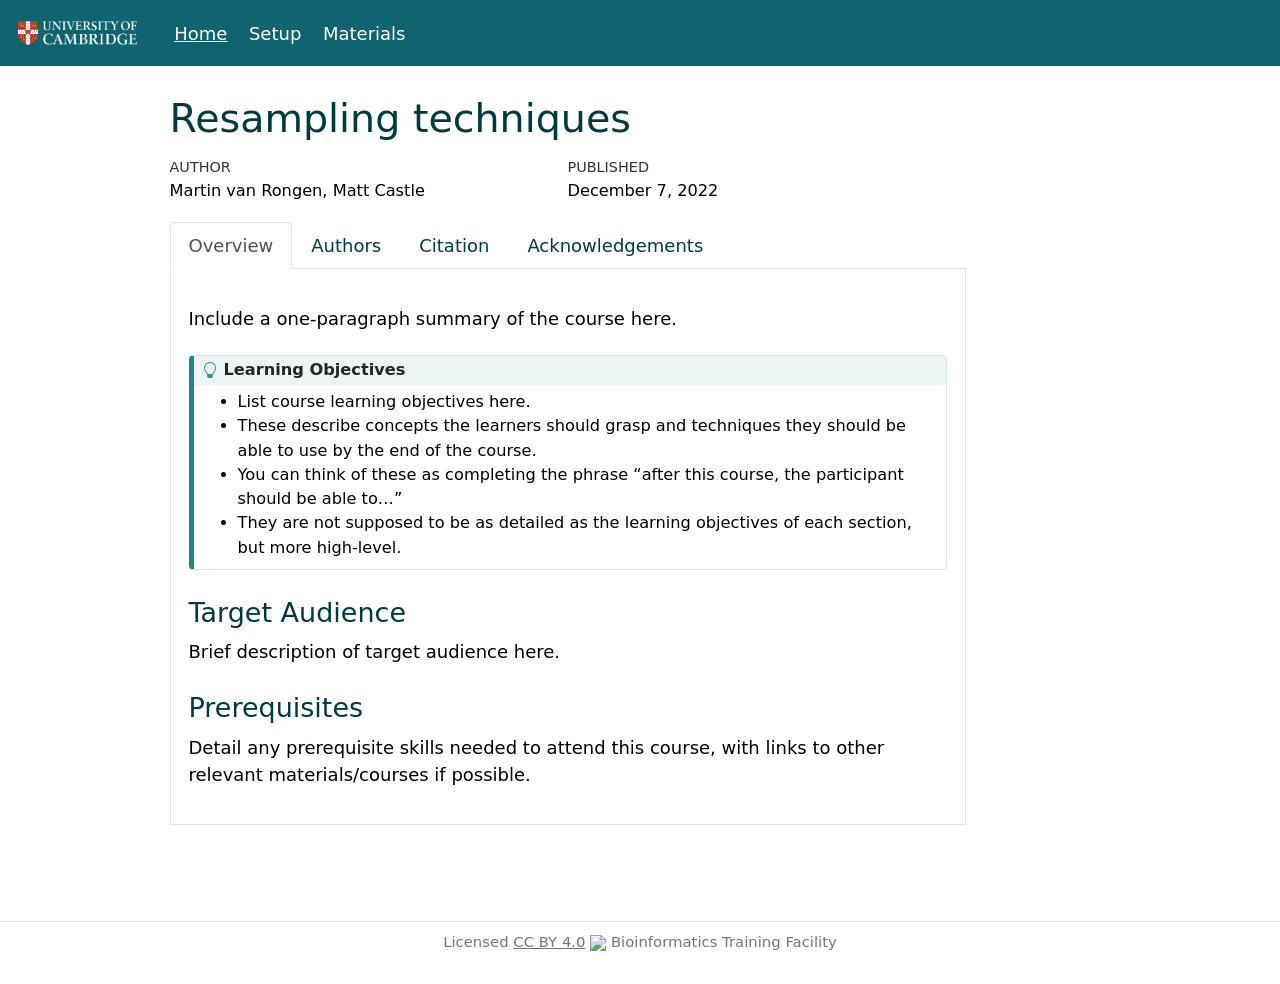
==== index.html @ 7496a8bd "Deploying to gh-pages from @ cambiotraining/stats-resampling@869eb93c55ae7dbb5343ac3047adf655fbd91ac" ====
<!DOCTYPE html>
<html xmlns="http://www.w3.org/1999/xhtml" lang="en" xml:lang="en"><head>

<meta charset="utf-8">
<meta name="generator" content="quarto-1.2.112">

<meta name="viewport" content="width=device-width, initial-scale=1.0, user-scalable=yes">

<meta name="author" content="Martin van Rongen, Matt Castle">
<meta name="dcterms.date" content="2022-12-07">

<title>Resampling techniques</title>
<style>
code{white-space: pre-wrap;}
span.smallcaps{font-variant: small-caps;}
div.columns{display: flex; gap: min(4vw, 1.5em);}
div.column{flex: auto; overflow-x: auto;}
div.hanging-indent{margin-left: 1.5em; text-indent: -1.5em;}
ul.task-list{list-style: none;}
ul.task-list li input[type="checkbox"] {
  width: 0.8em;
  margin: 0 0.8em 0.2em -1.6em;
  vertical-align: middle;
}
</style>


<script src="site_libs/quarto-nav/quarto-nav.js"></script>
<script src="site_libs/clipboard/clipboard.min.js"></script>
<script src="site_libs/quarto-search/autocomplete.umd.js"></script>
<script src="site_libs/quarto-search/fuse.min.js"></script>
<script src="site_libs/quarto-search/quarto-search.js"></script>
<meta name="quarto:offset" content="./">
<link href="site_libs/quarto-contrib/quarto-project/cambiotraining/courseformat/img/university-of-cambridge-favicon.ico" rel="icon">
<script src="site_libs/quarto-html/quarto.js"></script>
<script src="site_libs/quarto-html/popper.min.js"></script>
<script src="site_libs/quarto-html/tippy.umd.min.js"></script>
<script src="site_libs/quarto-html/anchor.min.js"></script>
<link href="site_libs/quarto-html/tippy.css" rel="stylesheet">
<link href="site_libs/quarto-html/quarto-syntax-highlighting.css" rel="stylesheet" id="quarto-text-highlighting-styles">
<script src="site_libs/bootstrap/bootstrap.min.js"></script>
<link href="site_libs/bootstrap/bootstrap-icons.css" rel="stylesheet">
<link href="site_libs/bootstrap/bootstrap.min.css" rel="stylesheet" id="quarto-bootstrap" data-mode="light">
<script id="quarto-search-options" type="application/json">{
  "location": "sidebar",
  "copy-button": false,
  "collapse-after": 3,
  "panel-placement": "start",
  "type": "textbox",
  "limit": 20,
  "language": {
    "search-no-results-text": "No results",
    "search-matching-documents-text": "matching documents",
    "search-copy-link-title": "Copy link to search",
    "search-hide-matches-text": "Hide additional matches",
    "search-more-match-text": "more match in this document",
    "search-more-matches-text": "more matches in this document",
    "search-clear-button-title": "Clear",
    "search-detached-cancel-button-title": "Cancel",
    "search-submit-button-title": "Submit"
  }
}</script>


</head>

<body class="nav-fixed">

<div id="quarto-search-results"></div>
  <header id="quarto-header" class="headroom fixed-top">
    <nav class="navbar navbar-expand-lg navbar-dark ">
      <div class="navbar-container container-fluid">
      <div class="navbar-brand-container">
    <a href="./index.html" class="navbar-brand navbar-brand-logo">
    <img src="site_libs/quarto-contrib/quarto-project/cambiotraining/courseformat/img/university_crest_reversed.png" alt="" class="navbar-logo">
    </a>
  </div>
          <button class="navbar-toggler" type="button" data-bs-toggle="collapse" data-bs-target="#navbarCollapse" aria-controls="navbarCollapse" aria-expanded="false" aria-label="Toggle navigation" onclick="if (window.quartoToggleHeadroom) { window.quartoToggleHeadroom(); }">
  <span class="navbar-toggler-icon"></span>
</button>
          <div class="collapse navbar-collapse" id="navbarCollapse">
            <ul class="navbar-nav navbar-nav-scroll me-auto">
  <li class="nav-item">
    <a class="nav-link active" href="./index.html" aria-current="page">Home</a>
  </li>  
  <li class="nav-item">
    <a class="nav-link" href="./setup.html">Setup</a>
  </li>  
  <li class="nav-item">
    <a class="nav-link" href="./materials.html">Materials</a>
  </li>  
</ul>
            <ul class="navbar-nav navbar-nav-scroll ms-auto">
  <li class="nav-item compact">
    <a class="nav-link" href="https://github.com/cambiotraining/"><i class="bi bi-github" role="img" aria-label="Bioinformatics Training Facility GitHub">
</i> 
 </a>
  </li>  
  <li class="nav-item compact">
    <a class="nav-link" href="https://twitter.com/bioinfocambs"><i class="bi bi-twitter" role="img" aria-label="Bioinformatics Training Facility Twitter">
</i> 
 </a>
  </li>  
</ul>
          </div> <!-- /navcollapse -->
      </div> <!-- /container-fluid -->
    </nav>
</header>
<!-- content -->
<div id="quarto-content" class="quarto-container page-columns page-rows-contents page-layout-article page-navbar">
<!-- sidebar -->
<!-- margin-sidebar -->
    <div id="quarto-margin-sidebar" class="sidebar margin-sidebar">
        
    </div>
<!-- main -->
<main class="content" id="quarto-document-content">

<header id="title-block-header" class="quarto-title-block default">
<div class="quarto-title">
<h1 class="title">Resampling techniques</h1>
</div>



<div class="quarto-title-meta">

    <div>
    <div class="quarto-title-meta-heading">Author</div>
    <div class="quarto-title-meta-contents">
             <p>Martin van Rongen, Matt Castle </p>
          </div>
  </div>
    
    <div>
    <div class="quarto-title-meta-heading">Published</div>
    <div class="quarto-title-meta-contents">
      <p class="date">December 7, 2022</p>
    </div>
  </div>
    
  </div>
  

</header>

<div class="panel-tabset">
<ul class="nav nav-tabs" role="tablist"><li class="nav-item" role="presentation"><a class="nav-link active" id="tabset-1-1-tab" data-bs-toggle="tab" data-bs-target="#tabset-1-1" role="tab" aria-controls="tabset-1-1" aria-selected="true">Overview</a></li><li class="nav-item" role="presentation"><a class="nav-link" id="tabset-1-2-tab" data-bs-toggle="tab" data-bs-target="#tabset-1-2" role="tab" aria-controls="tabset-1-2" aria-selected="false">Authors</a></li><li class="nav-item" role="presentation"><a class="nav-link" id="tabset-1-3-tab" data-bs-toggle="tab" data-bs-target="#tabset-1-3" role="tab" aria-controls="tabset-1-3" aria-selected="false">Citation</a></li><li class="nav-item" role="presentation"><a class="nav-link" id="tabset-1-4-tab" data-bs-toggle="tab" data-bs-target="#tabset-1-4" role="tab" aria-controls="tabset-1-4" aria-selected="false">Acknowledgements</a></li></ul>
<div class="tab-content">
<div id="tabset-1-1" class="tab-pane active" role="tabpanel" aria-labelledby="tabset-1-1-tab">
<p>Include a one-paragraph summary of the course here.</p>
<div class="callout-tip callout callout-style-default callout-captioned">
<div class="callout-header d-flex align-content-center">
<div class="callout-icon-container">
<i class="callout-icon"></i>
</div>
<div class="callout-caption-container flex-fill">
Learning Objectives
</div>
</div>
<div class="callout-body-container callout-body">
<ul>
<li>List course learning objectives here.</li>
<li>These describe concepts the learners should grasp and techniques they should be able to use by the end of the course.</li>
<li>You can think of these as completing the phrase “after this course, the participant should be able to…”</li>
<li>They are not supposed to be as detailed as the learning objectives of each section, but more high-level.</li>
</ul>
</div>
</div>
<section id="target-audience" class="level3">
<h3 class="anchored" data-anchor-id="target-audience">Target Audience</h3>
<p>Brief description of target audience here.</p>
</section>
<section id="prerequisites" class="level3">
<h3 class="anchored" data-anchor-id="prerequisites">Prerequisites</h3>
<p>Detail any prerequisite skills needed to attend this course, with links to other relevant materials/courses if possible.</p>
</section>
</div>
<div id="tabset-1-2" class="tab-pane" role="tabpanel" aria-labelledby="tabset-1-2-tab">
<!-- 
The listing below shows an example of how you can give more details about yourself.
These examples include icons with links to GitHub and Orcid. 
-->
<p>About the authors:</p>
<ul>
<li><strong>Hugo Tavares </strong> <a href="https://orcid.org/0000-0001-9373-2726" target="_blank"><i class="fa-brands fa-orcid" style="color:#a6ce39"></i></a> <a href="https://github.com/tavareshugo" target="_blank"><i class="fa-brands fa-github" style="color:#4078c0"></i></a><br>
<em>Affiliation</em>: Bioinformatics Training Facility, University of Cambridge<br>
<em>Roles</em>: writing - original draft; conceptualisation; coding</li>
<li><strong>Martin van Rongen</strong> <a href="https://github.com/mvanrongen" target="_blank"><i class="fa-brands fa-github" style="color:#4078c0"></i></a><br>
<em>Affiliation</em>: Bioinformatics Training Facility, University of Cambridge<br>
<em>Roles</em>: writing - review &amp; editing; conceptualisation; coding</li>
</ul>
</div>
<div id="tabset-1-3" class="tab-pane" role="tabpanel" aria-labelledby="tabset-1-3-tab">
<!-- We can do this at the end -->
<p>Please cite these materials if:</p>
<ul>
<li>You adapted or used any of them in your own teaching.</li>
<li>These materials were useful for your research work. For example, you can cite us in the methods section of your paper: “We carried our analyses based on the recommendations in <em>TODO</em>.”.</li>
</ul>
<p>You can cite these materials as:</p>
<blockquote class="blockquote">
<p>TODO</p>
</blockquote>
<p>Or in BibTeX format:</p>
<pre><code>@Misc{,
  author = {},
  title = {},
  month = {},
  year = {},
  url = {},
  doi = {}
}</code></pre>
</div>
<div id="tabset-1-4" class="tab-pane" role="tabpanel" aria-labelledby="tabset-1-4-tab">
<!-- if there are no acknowledgements we can delete this section -->
<ul>
<li>List any other sources of materials that were used.</li>
<li>Or other people that may have advised during the material development (but are not authors).</li>
</ul>
</div>
</div>
</div>



</main> <!-- /main -->
<script id="quarto-html-after-body" type="application/javascript">
window.document.addEventListener("DOMContentLoaded", function (event) {
  const toggleBodyColorMode = (bsSheetEl) => {
    const mode = bsSheetEl.getAttribute("data-mode");
    const bodyEl = window.document.querySelector("body");
    if (mode === "dark") {
      bodyEl.classList.add("quarto-dark");
      bodyEl.classList.remove("quarto-light");
    } else {
      bodyEl.classList.add("quarto-light");
      bodyEl.classList.remove("quarto-dark");
    }
  }
  const toggleBodyColorPrimary = () => {
    const bsSheetEl = window.document.querySelector("link#quarto-bootstrap");
    if (bsSheetEl) {
      toggleBodyColorMode(bsSheetEl);
    }
  }
  toggleBodyColorPrimary();  
  const icon = "";
  const anchorJS = new window.AnchorJS();
  anchorJS.options = {
    placement: 'right',
    icon: icon
  };
  anchorJS.add('.anchored');
  const clipboard = new window.ClipboardJS('.code-copy-button', {
    target: function(trigger) {
      return trigger.previousElementSibling;
    }
  });
  clipboard.on('success', function(e) {
    // button target
    const button = e.trigger;
    // don't keep focus
    button.blur();
    // flash "checked"
    button.classList.add('code-copy-button-checked');
    var currentTitle = button.getAttribute("title");
    button.setAttribute("title", "Copied!");
    setTimeout(function() {
      button.setAttribute("title", currentTitle);
      button.classList.remove('code-copy-button-checked');
    }, 1000);
    // clear code selection
    e.clearSelection();
  });
  function tippyHover(el, contentFn) {
    const config = {
      allowHTML: true,
      content: contentFn,
      maxWidth: 500,
      delay: 100,
      arrow: false,
      appendTo: function(el) {
          return el.parentElement;
      },
      interactive: true,
      interactiveBorder: 10,
      theme: 'quarto',
      placement: 'bottom-start'
    };
    window.tippy(el, config); 
  }
  const noterefs = window.document.querySelectorAll('a[role="doc-noteref"]');
  for (var i=0; i<noterefs.length; i++) {
    const ref = noterefs[i];
    tippyHover(ref, function() {
      // use id or data attribute instead here
      let href = ref.getAttribute('data-footnote-href') || ref.getAttribute('href');
      try { href = new URL(href).hash; } catch {}
      const id = href.replace(/^#\/?/, "");
      const note = window.document.getElementById(id);
      return note.innerHTML;
    });
  }
  var bibliorefs = window.document.querySelectorAll('a[role="doc-biblioref"]');
  for (var i=0; i<bibliorefs.length; i++) {
    const ref = bibliorefs[i];
    const cites = ref.parentNode.getAttribute('data-cites').split(' ');
    tippyHover(ref, function() {
      var popup = window.document.createElement('div');
      cites.forEach(function(cite) {
        var citeDiv = window.document.createElement('div');
        citeDiv.classList.add('hanging-indent');
        citeDiv.classList.add('csl-entry');
        var biblioDiv = window.document.getElementById('ref-' + cite);
        if (biblioDiv) {
          citeDiv.innerHTML = biblioDiv.innerHTML;
        }
        popup.appendChild(citeDiv);
      });
      return popup.innerHTML;
    });
  }
});
</script>
</div> <!-- /content -->
<footer class="footer">
  <div class="nav-footer">
      <div class="nav-footer-center">Licensed <a href="https://creativecommons.org/licenses/by/4.0/">CC BY 4.0</a> <img src="https://creativecommons.org/images/deed/cc_icon_black_x2.png" class="img-fluid" width="25"> Bioinformatics Training Facility</div>
  </div>
</footer>



</body></html>
---- site_libs/quarto-html/tippy.css ----
.tippy-box[data-animation=fade][data-state=hidden]{opacity:0}[data-tippy-root]{max-width:calc(100vw - 10px)}.tippy-box{position:relative;background-color:#333;color:#fff;border-radius:4px;font-size:14px;line-height:1.4;white-space:normal;outline:0;transition-property:transform,visibility,opacity}.tippy-box[data-placement^=top]>.tippy-arrow{bottom:0}.tippy-box[data-placement^=top]>.tippy-arrow:before{bottom:-7px;left:0;border-width:8px 8px 0;border-top-color:initial;transform-origin:center top}.tippy-box[data-placement^=bottom]>.tippy-arrow{top:0}.tippy-box[data-placement^=bottom]>.tippy-arrow:before{top:-7px;left:0;border-width:0 8px 8px;border-bottom-color:initial;transform-origin:center bottom}.tippy-box[data-placement^=left]>.tippy-arrow{right:0}.tippy-box[data-placement^=left]>.tippy-arrow:before{border-width:8px 0 8px 8px;border-left-color:initial;right:-7px;transform-origin:center left}.tippy-box[data-placement^=right]>.tippy-arrow{left:0}.tippy-box[data-placement^=right]>.tippy-arrow:before{left:-7px;border-width:8px 8px 8px 0;border-right-color:initial;transform-origin:center right}.tippy-box[data-inertia][data-state=visible]{transition-timing-function:cubic-bezier(.54,1.5,.38,1.11)}.tippy-arrow{width:16px;height:16px;color:#333}.tippy-arrow:before{content:"";position:absolute;border-color:transparent;border-style:solid}.tippy-content{position:relative;padding:5px 9px;z-index:1}
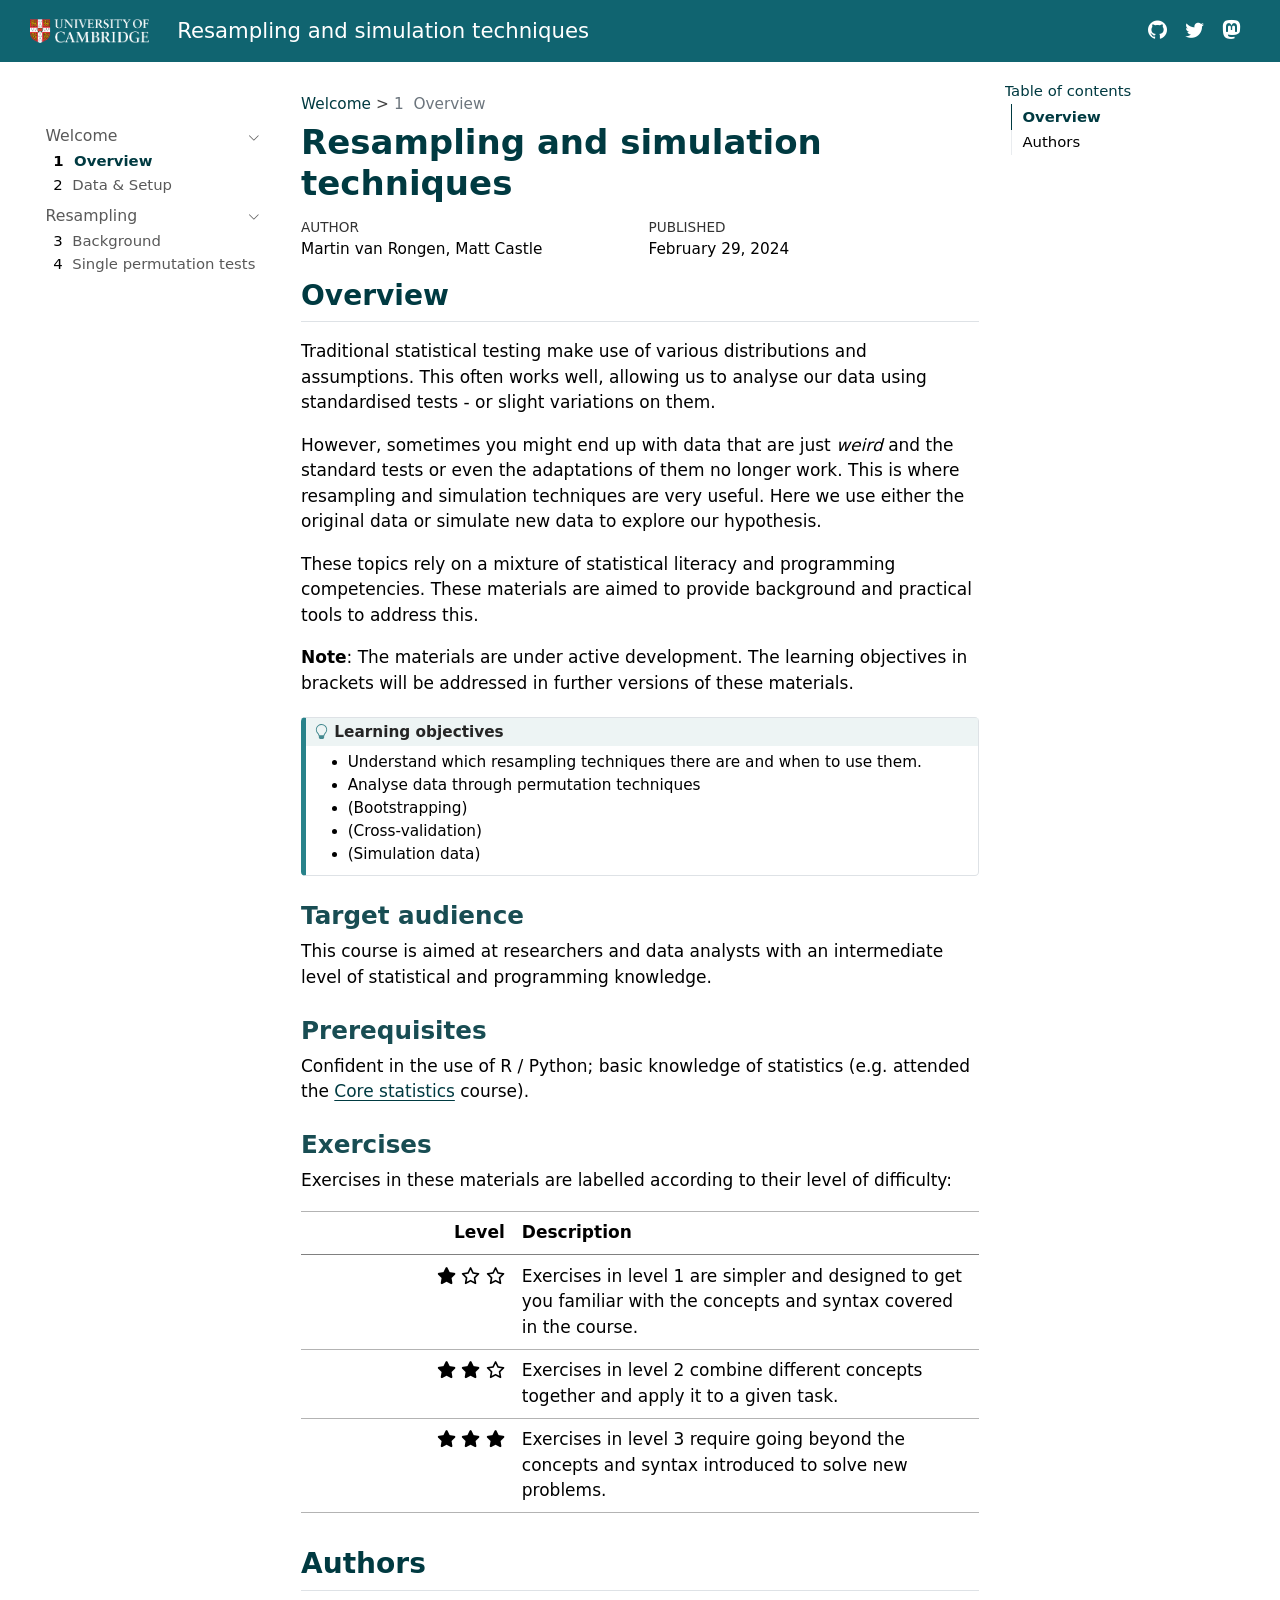
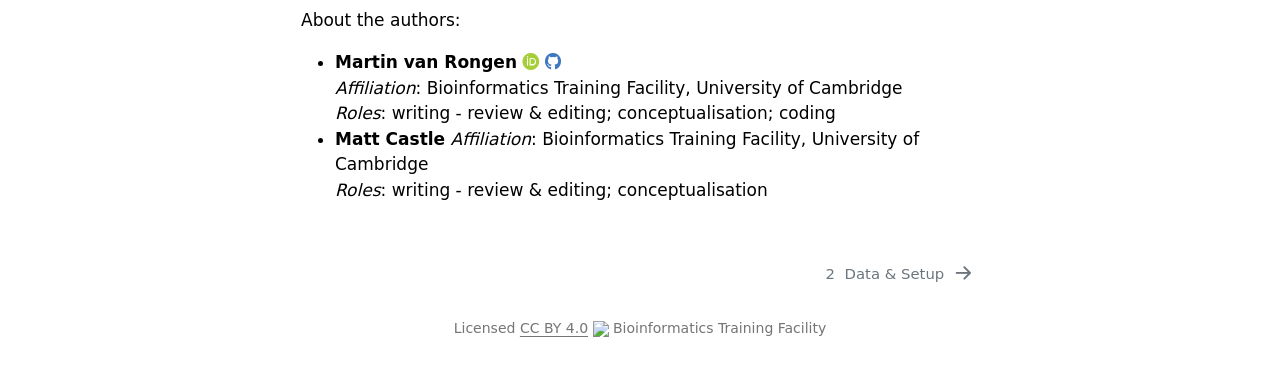
==== commit ad657657: "Deploying to gh-pages from @ cambiotraining/stats-resampling@559deca3f372dccba147114702d73cdda371f5e" ====
--- a/index.html
+++ b/index.html
@@ -2,14 +2,14 @@
 <html xmlns="http://www.w3.org/1999/xhtml" lang="en" xml:lang="en"><head>
 
 <meta charset="utf-8">
-<meta name="generator" content="quarto-1.2.112">
+<meta name="generator" content="quarto-1.4.550">
 
 <meta name="viewport" content="width=device-width, initial-scale=1.0, user-scalable=yes">
 
 <meta name="author" content="Martin van Rongen, Matt Castle">
-<meta name="dcterms.date" content="2022-12-07">
-
-<title>Resampling techniques</title>
+<meta name="dcterms.date" content="2024-02-29">
+
+<title>Resampling and simulation techniques</title>
 <style>
 code{white-space: pre-wrap;}
 span.smallcaps{font-variant: small-caps;}
@@ -19,7 +19,7 @@
 ul.task-list{list-style: none;}
 ul.task-list li input[type="checkbox"] {
   width: 0.8em;
-  margin: 0 0.8em 0.2em -1.6em;
+  margin: 0 0.8em 0.2em -1em; /* quarto-specific, see https://github.com/quarto-dev/quarto-cli/issues/4556 */ 
   vertical-align: middle;
 }
 </style>
@@ -31,6 +31,7 @@
 <script src="site_libs/quarto-search/fuse.min.js"></script>
 <script src="site_libs/quarto-search/quarto-search.js"></script>
 <meta name="quarto:offset" content="./">
+<link href="./setup.html" rel="next">
 <link href="site_libs/quarto-contrib/quarto-project/cambiotraining/courseformat/img/university-of-cambridge-favicon.ico" rel="icon">
 <script src="site_libs/quarto-html/quarto.js"></script>
 <script src="site_libs/quarto-html/popper.min.js"></script>
@@ -41,13 +42,20 @@
 <script src="site_libs/bootstrap/bootstrap.min.js"></script>
 <link href="site_libs/bootstrap/bootstrap-icons.css" rel="stylesheet">
 <link href="site_libs/bootstrap/bootstrap.min.css" rel="stylesheet" id="quarto-bootstrap" data-mode="light">
+<link href="site_libs/quarto-contrib/fontawesome6-0.1.0/all.css" rel="stylesheet">
+<link href="site_libs/quarto-contrib/fontawesome6-0.1.0/latex-fontsize.css" rel="stylesheet">
 <script id="quarto-search-options" type="application/json">{
   "location": "sidebar",
   "copy-button": false,
   "collapse-after": 3,
   "panel-placement": "start",
   "type": "textbox",
-  "limit": 20,
+  "limit": 50,
+  "keyboard-shortcut": [
+    "f",
+    "/",
+    "s"
+  ],
   "language": {
     "search-no-results-text": "No results",
     "search-matching-documents-text": "matching documents",
@@ -56,69 +64,153 @@
     "search-more-match-text": "more match in this document",
     "search-more-matches-text": "more matches in this document",
     "search-clear-button-title": "Clear",
+    "search-text-placeholder": "",
     "search-detached-cancel-button-title": "Cancel",
-    "search-submit-button-title": "Submit"
+    "search-submit-button-title": "Submit",
+    "search-label": "Search"
   }
 }</script>
 
 
 </head>
 
-<body class="nav-fixed">
+<body class="nav-sidebar floating nav-fixed">
 
 <div id="quarto-search-results"></div>
   <header id="quarto-header" class="headroom fixed-top">
-    <nav class="navbar navbar-expand-lg navbar-dark ">
+    <nav class="navbar navbar-expand-lg " data-bs-theme="dark">
       <div class="navbar-container container-fluid">
-      <div class="navbar-brand-container">
+      <div class="navbar-brand-container mx-auto">
     <a href="./index.html" class="navbar-brand navbar-brand-logo">
     <img src="site_libs/quarto-contrib/quarto-project/cambiotraining/courseformat/img/university_crest_reversed.png" alt="" class="navbar-logo">
+    </a>
+    <a class="navbar-brand" href="./index.html">
+    <span class="navbar-title">Resampling and simulation techniques</span>
     </a>
   </div>
           <button class="navbar-toggler" type="button" data-bs-toggle="collapse" data-bs-target="#navbarCollapse" aria-controls="navbarCollapse" aria-expanded="false" aria-label="Toggle navigation" onclick="if (window.quartoToggleHeadroom) { window.quartoToggleHeadroom(); }">
   <span class="navbar-toggler-icon"></span>
 </button>
           <div class="collapse navbar-collapse" id="navbarCollapse">
-            <ul class="navbar-nav navbar-nav-scroll me-auto">
-  <li class="nav-item">
-    <a class="nav-link active" href="./index.html" aria-current="page">Home</a>
-  </li>  
-  <li class="nav-item">
-    <a class="nav-link" href="./setup.html">Setup</a>
-  </li>  
-  <li class="nav-item">
-    <a class="nav-link" href="./materials.html">Materials</a>
-  </li>  
-</ul>
             <ul class="navbar-nav navbar-nav-scroll ms-auto">
   <li class="nav-item compact">
-    <a class="nav-link" href="https://github.com/cambiotraining/"><i class="bi bi-github" role="img" aria-label="Bioinformatics Training Facility GitHub">
+    <a class="nav-link" href="https://github.com/cambiotraining/stats-resampling"> <i class="bi bi-github" role="img" aria-label="Bioinformatics Training Facility GitHub">
 </i> 
- </a>
+<span class="menu-text"></span></a>
   </li>  
   <li class="nav-item compact">
-    <a class="nav-link" href="https://twitter.com/bioinfocambs"><i class="bi bi-twitter" role="img" aria-label="Bioinformatics Training Facility Twitter">
+    <a class="nav-link" href="https://twitter.com/bioinfocambs"> <i class="bi bi-twitter" role="img" aria-label="Bioinformatics Training Facility Twitter">
 </i> 
- </a>
+<span class="menu-text"></span></a>
+  </li>  
+  <li class="nav-item compact">
+    <a class="nav-link" href="https://genomic.social/@BioInfoCambs"> <i class="bi bi-mastodon" role="img" aria-label="Bioinformatics Training Facility Mastodon">
+</i> 
+<span class="menu-text"></span></a>
   </li>  
 </ul>
           </div> <!-- /navcollapse -->
+          <div class="quarto-navbar-tools">
+</div>
       </div> <!-- /container-fluid -->
     </nav>
+  <nav class="quarto-secondary-nav">
+    <div class="container-fluid d-flex">
+      <button type="button" class="quarto-btn-toggle btn" data-bs-toggle="collapse" data-bs-target=".quarto-sidebar-collapse-item" aria-controls="quarto-sidebar" aria-expanded="false" aria-label="Toggle sidebar navigation" onclick="if (window.quartoToggleHeadroom) { window.quartoToggleHeadroom(); }">
+        <i class="bi bi-layout-text-sidebar-reverse"></i>
+      </button>
+        <nav class="quarto-page-breadcrumbs" aria-label="breadcrumb"><ol class="breadcrumb"><li class="breadcrumb-item"><a href="./index.html">Welcome</a></li><li class="breadcrumb-item"><a href="./index.html"><span class="chapter-number">1</span>&nbsp; <span class="chapter-title">Overview</span></a></li></ol></nav>
+        <a class="flex-grow-1" role="button" data-bs-toggle="collapse" data-bs-target=".quarto-sidebar-collapse-item" aria-controls="quarto-sidebar" aria-expanded="false" aria-label="Toggle sidebar navigation" onclick="if (window.quartoToggleHeadroom) { window.quartoToggleHeadroom(); }">      
+        </a>
+      <button type="button" class="btn quarto-search-button" aria-label="" onclick="window.quartoOpenSearch();">
+        <i class="bi bi-search"></i>
+      </button>
+    </div>
+  </nav>
 </header>
 <!-- content -->
 <div id="quarto-content" class="quarto-container page-columns page-rows-contents page-layout-article page-navbar">
 <!-- sidebar -->
+  <nav id="quarto-sidebar" class="sidebar collapse collapse-horizontal quarto-sidebar-collapse-item sidebar-navigation floating overflow-auto">
+        <div class="mt-2 flex-shrink-0 align-items-center">
+        <div class="sidebar-search">
+        <div id="quarto-search" class="" title="Search"></div>
+        </div>
+        </div>
+    <div class="sidebar-menu-container"> 
+    <ul class="list-unstyled mt-1">
+        <li class="sidebar-item sidebar-item-section">
+      <div class="sidebar-item-container"> 
+            <a class="sidebar-item-text sidebar-link text-start" data-bs-toggle="collapse" data-bs-target="#quarto-sidebar-section-1" aria-expanded="true">
+ <span class="menu-text">Welcome</span></a>
+          <a class="sidebar-item-toggle text-start" data-bs-toggle="collapse" data-bs-target="#quarto-sidebar-section-1" aria-expanded="true" aria-label="Toggle section">
+            <i class="bi bi-chevron-right ms-2"></i>
+          </a> 
+      </div>
+      <ul id="quarto-sidebar-section-1" class="collapse list-unstyled sidebar-section depth1 show">  
+          <li class="sidebar-item">
+  <div class="sidebar-item-container"> 
+  <a href="./index.html" class="sidebar-item-text sidebar-link active">
+ <span class="menu-text"><span class="chapter-number">1</span>&nbsp; <span class="chapter-title">Overview</span></span></a>
+  </div>
+</li>
+          <li class="sidebar-item">
+  <div class="sidebar-item-container"> 
+  <a href="./setup.html" class="sidebar-item-text sidebar-link">
+ <span class="menu-text"><span class="chapter-number">2</span>&nbsp; <span class="chapter-title">Data &amp; Setup</span></span></a>
+  </div>
+</li>
+      </ul>
+  </li>
+        <li class="sidebar-item sidebar-item-section">
+      <div class="sidebar-item-container"> 
+            <a class="sidebar-item-text sidebar-link text-start" data-bs-toggle="collapse" data-bs-target="#quarto-sidebar-section-2" aria-expanded="true">
+ <span class="menu-text">Resampling</span></a>
+          <a class="sidebar-item-toggle text-start" data-bs-toggle="collapse" data-bs-target="#quarto-sidebar-section-2" aria-expanded="true" aria-label="Toggle section">
+            <i class="bi bi-chevron-right ms-2"></i>
+          </a> 
+      </div>
+      <ul id="quarto-sidebar-section-2" class="collapse list-unstyled sidebar-section depth1 show">  
+          <li class="sidebar-item">
+  <div class="sidebar-item-container"> 
+  <a href="./materials/resampling-intro.html" class="sidebar-item-text sidebar-link">
+ <span class="menu-text"><span class="chapter-number">3</span>&nbsp; <span class="chapter-title">Background</span></span></a>
+  </div>
+</li>
+          <li class="sidebar-item">
+  <div class="sidebar-item-container"> 
+  <a href="./materials/resampling-practical-permutation-single.html" class="sidebar-item-text sidebar-link">
+ <span class="menu-text"><span class="chapter-number">4</span>&nbsp; <span class="chapter-title">Single permutation tests</span></span></a>
+  </div>
+</li>
+      </ul>
+  </li>
+    </ul>
+    </div>
+</nav>
+<div id="quarto-sidebar-glass" class="quarto-sidebar-collapse-item" data-bs-toggle="collapse" data-bs-target=".quarto-sidebar-collapse-item"></div>
 <!-- margin-sidebar -->
     <div id="quarto-margin-sidebar" class="sidebar margin-sidebar">
-        
+        <nav id="TOC" role="doc-toc" class="toc-active">
+    <h2 id="toc-title">Table of contents</h2>
+   
+  <ul>
+  <li><a href="#overview" id="toc-overview" class="nav-link active" data-scroll-target="#overview">Overview</a>
+  <ul class="collapse">
+  <li><a href="#target-audience" id="toc-target-audience" class="nav-link" data-scroll-target="#target-audience">Target audience</a></li>
+  <li><a href="#prerequisites" id="toc-prerequisites" class="nav-link" data-scroll-target="#prerequisites">Prerequisites</a></li>
+  <li><a href="#exercises" id="toc-exercises" class="nav-link" data-scroll-target="#exercises">Exercises</a></li>
+  </ul></li>
+  <li><a href="#authors" id="toc-authors" class="nav-link" data-scroll-target="#authors">Authors</a></li>
+  </ul>
+</nav>
     </div>
 <!-- main -->
 <main class="content" id="quarto-document-content">
 
-<header id="title-block-header" class="quarto-title-block default">
+<header id="title-block-header" class="quarto-title-block default"><nav class="quarto-page-breadcrumbs quarto-title-breadcrumbs d-none d-lg-block" aria-label="breadcrumb"><ol class="breadcrumb"><li class="breadcrumb-item"><a href="./index.html">Welcome</a></li><li class="breadcrumb-item"><a href="./index.html"><span class="chapter-number">1</span>&nbsp; <span class="chapter-title">Overview</span></a></li></ol></nav>
 <div class="quarto-title">
-<h1 class="title">Resampling techniques</h1>
+<h1 class="title">Resampling and simulation techniques</h1>
 </div>
 
 
@@ -135,94 +227,127 @@
     <div>
     <div class="quarto-title-meta-heading">Published</div>
     <div class="quarto-title-meta-contents">
-      <p class="date">December 7, 2022</p>
+      <p class="date">February 29, 2024</p>
     </div>
   </div>
+  
     
   </div>
   
 
+
 </header>
 
-<div class="panel-tabset">
-<ul class="nav nav-tabs" role="tablist"><li class="nav-item" role="presentation"><a class="nav-link active" id="tabset-1-1-tab" data-bs-toggle="tab" data-bs-target="#tabset-1-1" role="tab" aria-controls="tabset-1-1" aria-selected="true">Overview</a></li><li class="nav-item" role="presentation"><a class="nav-link" id="tabset-1-2-tab" data-bs-toggle="tab" data-bs-target="#tabset-1-2" role="tab" aria-controls="tabset-1-2" aria-selected="false">Authors</a></li><li class="nav-item" role="presentation"><a class="nav-link" id="tabset-1-3-tab" data-bs-toggle="tab" data-bs-target="#tabset-1-3" role="tab" aria-controls="tabset-1-3" aria-selected="false">Citation</a></li><li class="nav-item" role="presentation"><a class="nav-link" id="tabset-1-4-tab" data-bs-toggle="tab" data-bs-target="#tabset-1-4" role="tab" aria-controls="tabset-1-4" aria-selected="false">Acknowledgements</a></li></ul>
-<div class="tab-content">
-<div id="tabset-1-1" class="tab-pane active" role="tabpanel" aria-labelledby="tabset-1-1-tab">
-<p>Include a one-paragraph summary of the course here.</p>
-<div class="callout-tip callout callout-style-default callout-captioned">
+
+<section id="overview" class="level2">
+<h2 class="anchored" data-anchor-id="overview">Overview</h2>
+<p>Traditional statistical testing make use of various distributions and assumptions. This often works well, allowing us to analyse our data using standardised tests - or slight variations on them.</p>
+<p>However, sometimes you might end up with data that are just <em>weird</em> and the standard tests or even the adaptations of them no longer work. This is where resampling and simulation techniques are very useful. Here we use either the original data or simulate new data to explore our hypothesis.</p>
+<p>These topics rely on a mixture of statistical literacy and programming competencies. These materials are aimed to provide background and practical tools to address this.</p>
+<p><strong>Note</strong>: The materials are under active development. The learning objectives in brackets will be addressed in further versions of these materials.</p>
+<div class="callout callout-style-default callout-tip callout-titled">
 <div class="callout-header d-flex align-content-center">
 <div class="callout-icon-container">
 <i class="callout-icon"></i>
 </div>
-<div class="callout-caption-container flex-fill">
-Learning Objectives
+<div class="callout-title-container flex-fill">
+Learning objectives
 </div>
 </div>
 <div class="callout-body-container callout-body">
 <ul>
-<li>List course learning objectives here.</li>
-<li>These describe concepts the learners should grasp and techniques they should be able to use by the end of the course.</li>
-<li>You can think of these as completing the phrase “after this course, the participant should be able to…”</li>
-<li>They are not supposed to be as detailed as the learning objectives of each section, but more high-level.</li>
+<li>Understand which resampling techniques there are and when to use them.</li>
+<li>Analyse data through permutation techniques</li>
+<li>(Bootstrapping)</li>
+<li>(Cross-validation)</li>
+<li>(Simulation data)</li>
 </ul>
 </div>
 </div>
 <section id="target-audience" class="level3">
-<h3 class="anchored" data-anchor-id="target-audience">Target Audience</h3>
-<p>Brief description of target audience here.</p>
+<h3 class="anchored" data-anchor-id="target-audience">Target audience</h3>
+<p>This course is aimed at researchers and data analysts with an intermediate level of statistical and programming knowledge.</p>
 </section>
 <section id="prerequisites" class="level3">
 <h3 class="anchored" data-anchor-id="prerequisites">Prerequisites</h3>
-<p>Detail any prerequisite skills needed to attend this course, with links to other relevant materials/courses if possible.</p>
+<p>Confident in the use of R / Python; basic knowledge of statistics (e.g.&nbsp;attended the <a href="https://cambiotraining.github.io/corestats/">Core statistics</a> course).</p>
+<!-- Training Developer note: comment the following section out if you did not assign levels to your exercises -->
 </section>
-</div>
-<div id="tabset-1-2" class="tab-pane" role="tabpanel" aria-labelledby="tabset-1-2-tab">
+<section id="exercises" class="level3">
+<h3 class="anchored" data-anchor-id="exercises">Exercises</h3>
+<p>Exercises in these materials are labelled according to their level of difficulty:</p>
+<table class="table">
+<colgroup>
+<col style="width: 31%">
+<col style="width: 68%">
+</colgroup>
+<thead>
+<tr class="header">
+<th style="text-align: right;">Level</th>
+<th style="text-align: left;">Description</th>
+</tr>
+</thead>
+<tbody>
+<tr class="odd">
+<td style="text-align: right;"><i class="fa-solid fa-star" aria-hidden="true"></i> <i class="fa-regular fa-star" aria-hidden="true"></i> <i class="fa-regular fa-star" aria-hidden="true"></i></td>
+<td style="text-align: left;">Exercises in level 1 are simpler and designed to get you familiar with the concepts and syntax covered in the course.</td>
+</tr>
+<tr class="even">
+<td style="text-align: right;"><i class="fa-solid fa-star" aria-hidden="true"></i> <i class="fa-solid fa-star" aria-hidden="true"></i> <i class="fa-regular fa-star" aria-hidden="true"></i></td>
+<td style="text-align: left;">Exercises in level 2 combine different concepts together and apply it to a given task.</td>
+</tr>
+<tr class="odd">
+<td style="text-align: right;"><i class="fa-solid fa-star" aria-hidden="true"></i> <i class="fa-solid fa-star" aria-hidden="true"></i> <i class="fa-solid fa-star" aria-hidden="true"></i></td>
+<td style="text-align: left;">Exercises in level 3 require going beyond the concepts and syntax introduced to solve new problems.</td>
+</tr>
+</tbody>
+</table>
+</section>
+</section>
+<section id="authors" class="level2">
+<h2 class="anchored" data-anchor-id="authors">Authors</h2>
 <!-- 
 The listing below shows an example of how you can give more details about yourself.
 These examples include icons with links to GitHub and Orcid. 
 -->
 <p>About the authors:</p>
 <ul>
-<li><strong>Hugo Tavares </strong> <a href="https://orcid.org/0000-0001-9373-2726" target="_blank"><i class="fa-brands fa-orcid" style="color:#a6ce39"></i></a> <a href="https://github.com/tavareshugo" target="_blank"><i class="fa-brands fa-github" style="color:#4078c0"></i></a><br>
-<em>Affiliation</em>: Bioinformatics Training Facility, University of Cambridge<br>
-<em>Roles</em>: writing - original draft; conceptualisation; coding</li>
-<li><strong>Martin van Rongen</strong> <a href="https://github.com/mvanrongen" target="_blank"><i class="fa-brands fa-github" style="color:#4078c0"></i></a><br>
+<li><strong>Martin van Rongen</strong> <a href="https://orcid.org/0000-0002-1441-367X" target="_blank"><i class="fa-brands fa-orcid" style="color:#a6ce39"></i></a> <a href="https://github.com/mvanrongen" target="_blank"><i class="fa-brands fa-github" style="color:#4078c0"></i></a><br>
 <em>Affiliation</em>: Bioinformatics Training Facility, University of Cambridge<br>
 <em>Roles</em>: writing - review &amp; editing; conceptualisation; coding</li>
+<li><strong>Matt Castle</strong> <em>Affiliation</em>: Bioinformatics Training Facility, University of Cambridge<br>
+<em>Roles</em>: writing - review &amp; editing; conceptualisation</li>
 </ul>
-</div>
-<div id="tabset-1-3" class="tab-pane" role="tabpanel" aria-labelledby="tabset-1-3-tab">
-<!-- We can do this at the end -->
-<p>Please cite these materials if:</p>
-<ul>
-<li>You adapted or used any of them in your own teaching.</li>
-<li>These materials were useful for your research work. For example, you can cite us in the methods section of your paper: “We carried our analyses based on the recommendations in <em>TODO</em>.”.</li>
-</ul>
-<p>You can cite these materials as:</p>
-<blockquote class="blockquote">
-<p>TODO</p>
-</blockquote>
-<p>Or in BibTeX format:</p>
-<pre><code>@Misc{,
+<!--
+## Citation
+
+ We can do this at the end 
+
+Please cite these materials if:
+
+- You adapted or used any of them in your own teaching.
+- These materials were useful for your research work. For example, you can cite us in the methods section of your paper: "We carried our analyses based on the recommendations in _TODO_.".
+
+You can cite these materials as:
+
+> TODO
+
+Or in BibTeX format:
+
+```
+@Misc{,
   author = {},
   title = {},
   month = {},
   year = {},
   url = {},
   doi = {}
-}</code></pre>
-</div>
-<div id="tabset-1-4" class="tab-pane" role="tabpanel" aria-labelledby="tabset-1-4-tab">
-<!-- if there are no acknowledgements we can delete this section -->
-<ul>
-<li>List any other sources of materials that were used.</li>
-<li>Or other people that may have advised during the material development (but are not authors).</li>
-</ul>
-</div>
-</div>
-</div>
-
-
+}
+```
+-->
+
+
+</section>
 
 </main> <!-- /main -->
 <script id="quarto-html-after-body" type="application/javascript">
@@ -252,9 +377,23 @@
     icon: icon
   };
   anchorJS.add('.anchored');
+  const isCodeAnnotation = (el) => {
+    for (const clz of el.classList) {
+      if (clz.startsWith('code-annotation-')) {                     
+        return true;
+      }
+    }
+    return false;
+  }
   const clipboard = new window.ClipboardJS('.code-copy-button', {
-    target: function(trigger) {
-      return trigger.previousElementSibling;
+    text: function(trigger) {
+      const codeEl = trigger.previousElementSibling.cloneNode(true);
+      for (const childEl of codeEl.children) {
+        if (isCodeAnnotation(childEl)) {
+          childEl.remove();
+        }
+      }
+      return codeEl.innerText;
     }
   });
   clipboard.on('success', function(e) {
@@ -266,17 +405,33 @@
     button.classList.add('code-copy-button-checked');
     var currentTitle = button.getAttribute("title");
     button.setAttribute("title", "Copied!");
+    let tooltip;
+    if (window.bootstrap) {
+      button.setAttribute("data-bs-toggle", "tooltip");
+      button.setAttribute("data-bs-placement", "left");
+      button.setAttribute("data-bs-title", "Copied!");
+      tooltip = new bootstrap.Tooltip(button, 
+        { trigger: "manual", 
+          customClass: "code-copy-button-tooltip",
+          offset: [0, -8]});
+      tooltip.show();    
+    }
     setTimeout(function() {
+      if (tooltip) {
+        tooltip.hide();
+        button.removeAttribute("data-bs-title");
+        button.removeAttribute("data-bs-toggle");
+        button.removeAttribute("data-bs-placement");
+      }
       button.setAttribute("title", currentTitle);
       button.classList.remove('code-copy-button-checked');
     }, 1000);
     // clear code selection
     e.clearSelection();
   });
-  function tippyHover(el, contentFn) {
+  function tippyHover(el, contentFn, onTriggerFn, onUntriggerFn) {
     const config = {
       allowHTML: true,
-      content: contentFn,
       maxWidth: 500,
       delay: 100,
       arrow: false,
@@ -286,8 +441,17 @@
       interactive: true,
       interactiveBorder: 10,
       theme: 'quarto',
-      placement: 'bottom-start'
+      placement: 'bottom-start',
     };
+    if (contentFn) {
+      config.content = contentFn;
+    }
+    if (onTriggerFn) {
+      config.onTrigger = onTriggerFn;
+    }
+    if (onUntriggerFn) {
+      config.onUntrigger = onUntriggerFn;
+    }
     window.tippy(el, config); 
   }
   const noterefs = window.document.querySelectorAll('a[role="doc-noteref"]');
@@ -302,34 +466,302 @@
       return note.innerHTML;
     });
   }
+  const xrefs = window.document.querySelectorAll('a.quarto-xref');
+  const processXRef = (id, note) => {
+    // Strip column container classes
+    const stripColumnClz = (el) => {
+      el.classList.remove("page-full", "page-columns");
+      if (el.children) {
+        for (const child of el.children) {
+          stripColumnClz(child);
+        }
+      }
+    }
+    stripColumnClz(note)
+    if (id === null || id.startsWith('sec-')) {
+      // Special case sections, only their first couple elements
+      const container = document.createElement("div");
+      if (note.children && note.children.length > 2) {
+        container.appendChild(note.children[0].cloneNode(true));
+        for (let i = 1; i < note.children.length; i++) {
+          const child = note.children[i];
+          if (child.tagName === "P" && child.innerText === "") {
+            continue;
+          } else {
+            container.appendChild(child.cloneNode(true));
+            break;
+          }
+        }
+        if (window.Quarto?.typesetMath) {
+          window.Quarto.typesetMath(container);
+        }
+        return container.innerHTML
+      } else {
+        if (window.Quarto?.typesetMath) {
+          window.Quarto.typesetMath(note);
+        }
+        return note.innerHTML;
+      }
+    } else {
+      // Remove any anchor links if they are present
+      const anchorLink = note.querySelector('a.anchorjs-link');
+      if (anchorLink) {
+        anchorLink.remove();
+      }
+      if (window.Quarto?.typesetMath) {
+        window.Quarto.typesetMath(note);
+      }
+      // TODO in 1.5, we should make sure this works without a callout special case
+      if (note.classList.contains("callout")) {
+        return note.outerHTML;
+      } else {
+        return note.innerHTML;
+      }
+    }
+  }
+  for (var i=0; i<xrefs.length; i++) {
+    const xref = xrefs[i];
+    tippyHover(xref, undefined, function(instance) {
+      instance.disable();
+      let url = xref.getAttribute('href');
+      let hash = undefined; 
+      if (url.startsWith('#')) {
+        hash = url;
+      } else {
+        try { hash = new URL(url).hash; } catch {}
+      }
+      if (hash) {
+        const id = hash.replace(/^#\/?/, "");
+        const note = window.document.getElementById(id);
+        if (note !== null) {
+          try {
+            const html = processXRef(id, note.cloneNode(true));
+            instance.setContent(html);
+          } finally {
+            instance.enable();
+            instance.show();
+          }
+        } else {
+          // See if we can fetch this
+          fetch(url.split('#')[0])
+          .then(res => res.text())
+          .then(html => {
+            const parser = new DOMParser();
+            const htmlDoc = parser.parseFromString(html, "text/html");
+            const note = htmlDoc.getElementById(id);
+            if (note !== null) {
+              const html = processXRef(id, note);
+              instance.setContent(html);
+            } 
+          }).finally(() => {
+            instance.enable();
+            instance.show();
+          });
+        }
+      } else {
+        // See if we can fetch a full url (with no hash to target)
+        // This is a special case and we should probably do some content thinning / targeting
+        fetch(url)
+        .then(res => res.text())
+        .then(html => {
+          const parser = new DOMParser();
+          const htmlDoc = parser.parseFromString(html, "text/html");
+          const note = htmlDoc.querySelector('main.content');
+          if (note !== null) {
+            // This should only happen for chapter cross references
+            // (since there is no id in the URL)
+            // remove the first header
+            if (note.children.length > 0 && note.children[0].tagName === "HEADER") {
+              note.children[0].remove();
+            }
+            const html = processXRef(null, note);
+            instance.setContent(html);
+          } 
+        }).finally(() => {
+          instance.enable();
+          instance.show();
+        });
+      }
+    }, function(instance) {
+    });
+  }
+      let selectedAnnoteEl;
+      const selectorForAnnotation = ( cell, annotation) => {
+        let cellAttr = 'data-code-cell="' + cell + '"';
+        let lineAttr = 'data-code-annotation="' +  annotation + '"';
+        const selector = 'span[' + cellAttr + '][' + lineAttr + ']';
+        return selector;
+      }
+      const selectCodeLines = (annoteEl) => {
+        const doc = window.document;
+        const targetCell = annoteEl.getAttribute("data-target-cell");
+        const targetAnnotation = annoteEl.getAttribute("data-target-annotation");
+        const annoteSpan = window.document.querySelector(selectorForAnnotation(targetCell, targetAnnotation));
+        const lines = annoteSpan.getAttribute("data-code-lines").split(",");
+        const lineIds = lines.map((line) => {
+          return targetCell + "-" + line;
+        })
+        let top = null;
+        let height = null;
+        let parent = null;
+        if (lineIds.length > 0) {
+            //compute the position of the single el (top and bottom and make a div)
+            const el = window.document.getElementById(lineIds[0]);
+            top = el.offsetTop;
+            height = el.offsetHeight;
+            parent = el.parentElement.parentElement;
+          if (lineIds.length > 1) {
+            const lastEl = window.document.getElementById(lineIds[lineIds.length - 1]);
+            const bottom = lastEl.offsetTop + lastEl.offsetHeight;
+            height = bottom - top;
+          }
+          if (top !== null && height !== null && parent !== null) {
+            // cook up a div (if necessary) and position it 
+            let div = window.document.getElementById("code-annotation-line-highlight");
+            if (div === null) {
+              div = window.document.createElement("div");
+              div.setAttribute("id", "code-annotation-line-highlight");
+              div.style.position = 'absolute';
+              parent.appendChild(div);
+            }
+            div.style.top = top - 2 + "px";
+            div.style.height = height + 4 + "px";
+            div.style.left = 0;
+            let gutterDiv = window.document.getElementById("code-annotation-line-highlight-gutter");
+            if (gutterDiv === null) {
+              gutterDiv = window.document.createElement("div");
+              gutterDiv.setAttribute("id", "code-annotation-line-highlight-gutter");
+              gutterDiv.style.position = 'absolute';
+              const codeCell = window.document.getElementById(targetCell);
+              const gutter = codeCell.querySelector('.code-annotation-gutter');
+              gutter.appendChild(gutterDiv);
+            }
+            gutterDiv.style.top = top - 2 + "px";
+            gutterDiv.style.height = height + 4 + "px";
+          }
+          selectedAnnoteEl = annoteEl;
+        }
+      };
+      const unselectCodeLines = () => {
+        const elementsIds = ["code-annotation-line-highlight", "code-annotation-line-highlight-gutter"];
+        elementsIds.forEach((elId) => {
+          const div = window.document.getElementById(elId);
+          if (div) {
+            div.remove();
+          }
+        });
+        selectedAnnoteEl = undefined;
+      };
+        // Handle positioning of the toggle
+    window.addEventListener(
+      "resize",
+      throttle(() => {
+        elRect = undefined;
+        if (selectedAnnoteEl) {
+          selectCodeLines(selectedAnnoteEl);
+        }
+      }, 10)
+    );
+    function throttle(fn, ms) {
+    let throttle = false;
+    let timer;
+      return (...args) => {
+        if(!throttle) { // first call gets through
+            fn.apply(this, args);
+            throttle = true;
+        } else { // all the others get throttled
+            if(timer) clearTimeout(timer); // cancel #2
+            timer = setTimeout(() => {
+              fn.apply(this, args);
+              timer = throttle = false;
+            }, ms);
+        }
+      };
+    }
+      // Attach click handler to the DT
+      const annoteDls = window.document.querySelectorAll('dt[data-target-cell]');
+      for (const annoteDlNode of annoteDls) {
+        annoteDlNode.addEventListener('click', (event) => {
+          const clickedEl = event.target;
+          if (clickedEl !== selectedAnnoteEl) {
+            unselectCodeLines();
+            const activeEl = window.document.querySelector('dt[data-target-cell].code-annotation-active');
+            if (activeEl) {
+              activeEl.classList.remove('code-annotation-active');
+            }
+            selectCodeLines(clickedEl);
+            clickedEl.classList.add('code-annotation-active');
+          } else {
+            // Unselect the line
+            unselectCodeLines();
+            clickedEl.classList.remove('code-annotation-active');
+          }
+        });
+      }
+  const findCites = (el) => {
+    const parentEl = el.parentElement;
+    if (parentEl) {
+      const cites = parentEl.dataset.cites;
+      if (cites) {
+        return {
+          el,
+          cites: cites.split(' ')
+        };
+      } else {
+        return findCites(el.parentElement)
+      }
+    } else {
+      return undefined;
+    }
+  };
   var bibliorefs = window.document.querySelectorAll('a[role="doc-biblioref"]');
   for (var i=0; i<bibliorefs.length; i++) {
     const ref = bibliorefs[i];
-    const cites = ref.parentNode.getAttribute('data-cites').split(' ');
-    tippyHover(ref, function() {
-      var popup = window.document.createElement('div');
-      cites.forEach(function(cite) {
-        var citeDiv = window.document.createElement('div');
-        citeDiv.classList.add('hanging-indent');
-        citeDiv.classList.add('csl-entry');
-        var biblioDiv = window.document.getElementById('ref-' + cite);
-        if (biblioDiv) {
-          citeDiv.innerHTML = biblioDiv.innerHTML;
-        }
-        popup.appendChild(citeDiv);
+    const citeInfo = findCites(ref);
+    if (citeInfo) {
+      tippyHover(citeInfo.el, function() {
+        var popup = window.document.createElement('div');
+        citeInfo.cites.forEach(function(cite) {
+          var citeDiv = window.document.createElement('div');
+          citeDiv.classList.add('hanging-indent');
+          citeDiv.classList.add('csl-entry');
+          var biblioDiv = window.document.getElementById('ref-' + cite);
+          if (biblioDiv) {
+            citeDiv.innerHTML = biblioDiv.innerHTML;
+          }
+          popup.appendChild(citeDiv);
+        });
+        return popup.innerHTML;
       });
-      return popup.innerHTML;
-    });
+    }
   }
 });
 </script>
+<nav class="page-navigation">
+  <div class="nav-page nav-page-previous">
+  </div>
+  <div class="nav-page nav-page-next">
+      <a href="./setup.html" class="pagination-link" aria-label="Data &amp; Setup">
+        <span class="nav-page-text"><span class="chapter-number">2</span>&nbsp; <span class="chapter-title">Data &amp; Setup</span></span> <i class="bi bi-arrow-right-short"></i>
+      </a>
+  </div>
+</nav>
 </div> <!-- /content -->
 <footer class="footer">
   <div class="nav-footer">
-      <div class="nav-footer-center">Licensed <a href="https://creativecommons.org/licenses/by/4.0/">CC BY 4.0</a> <img src="https://creativecommons.org/images/deed/cc_icon_black_x2.png" class="img-fluid" width="25"> Bioinformatics Training Facility</div>
+    <div class="nav-footer-left">
+      &nbsp;
+    </div>   
+    <div class="nav-footer-center">
+<p>Licensed <a href="https://creativecommons.org/licenses/by/4.0/">CC BY 4.0</a> <img src="https://creativecommons.org/images/deed/cc_icon_black_x2.png" class="img-fluid" width="25"> Bioinformatics Training Facility</p>
+</div>
+    <div class="nav-footer-right">
+      &nbsp;
+    </div>
   </div>
 </footer>
 
 
 
+
 </body></html>
--- a/site_libs/quarto-contrib/fontawesome6-0.1.0/latex-fontsize.css
+++ b/site_libs/quarto-contrib/fontawesome6-0.1.0/latex-fontsize.css
@@ -0,0 +1,30 @@
+.fa-tiny {
+  font-size: 0.5em;
+}
+.fa-scriptsize {
+  font-size: 0.7em;
+}
+.fa-footnotesize {
+  font-size: 0.8em;
+}
+.fa-small {
+  font-size: 0.9em;
+}
+.fa-normalsize {
+  font-size: 1em;
+}
+.fa-large {
+  font-size: 1.2em;
+}
+.fa-Large {
+  font-size: 1.5em;
+}
+.fa-LARGE {
+  font-size: 1.75em;
+}
+.fa-huge {
+  font-size: 2em;
+}
+.fa-Huge {
+  font-size: 2.5em;
+}
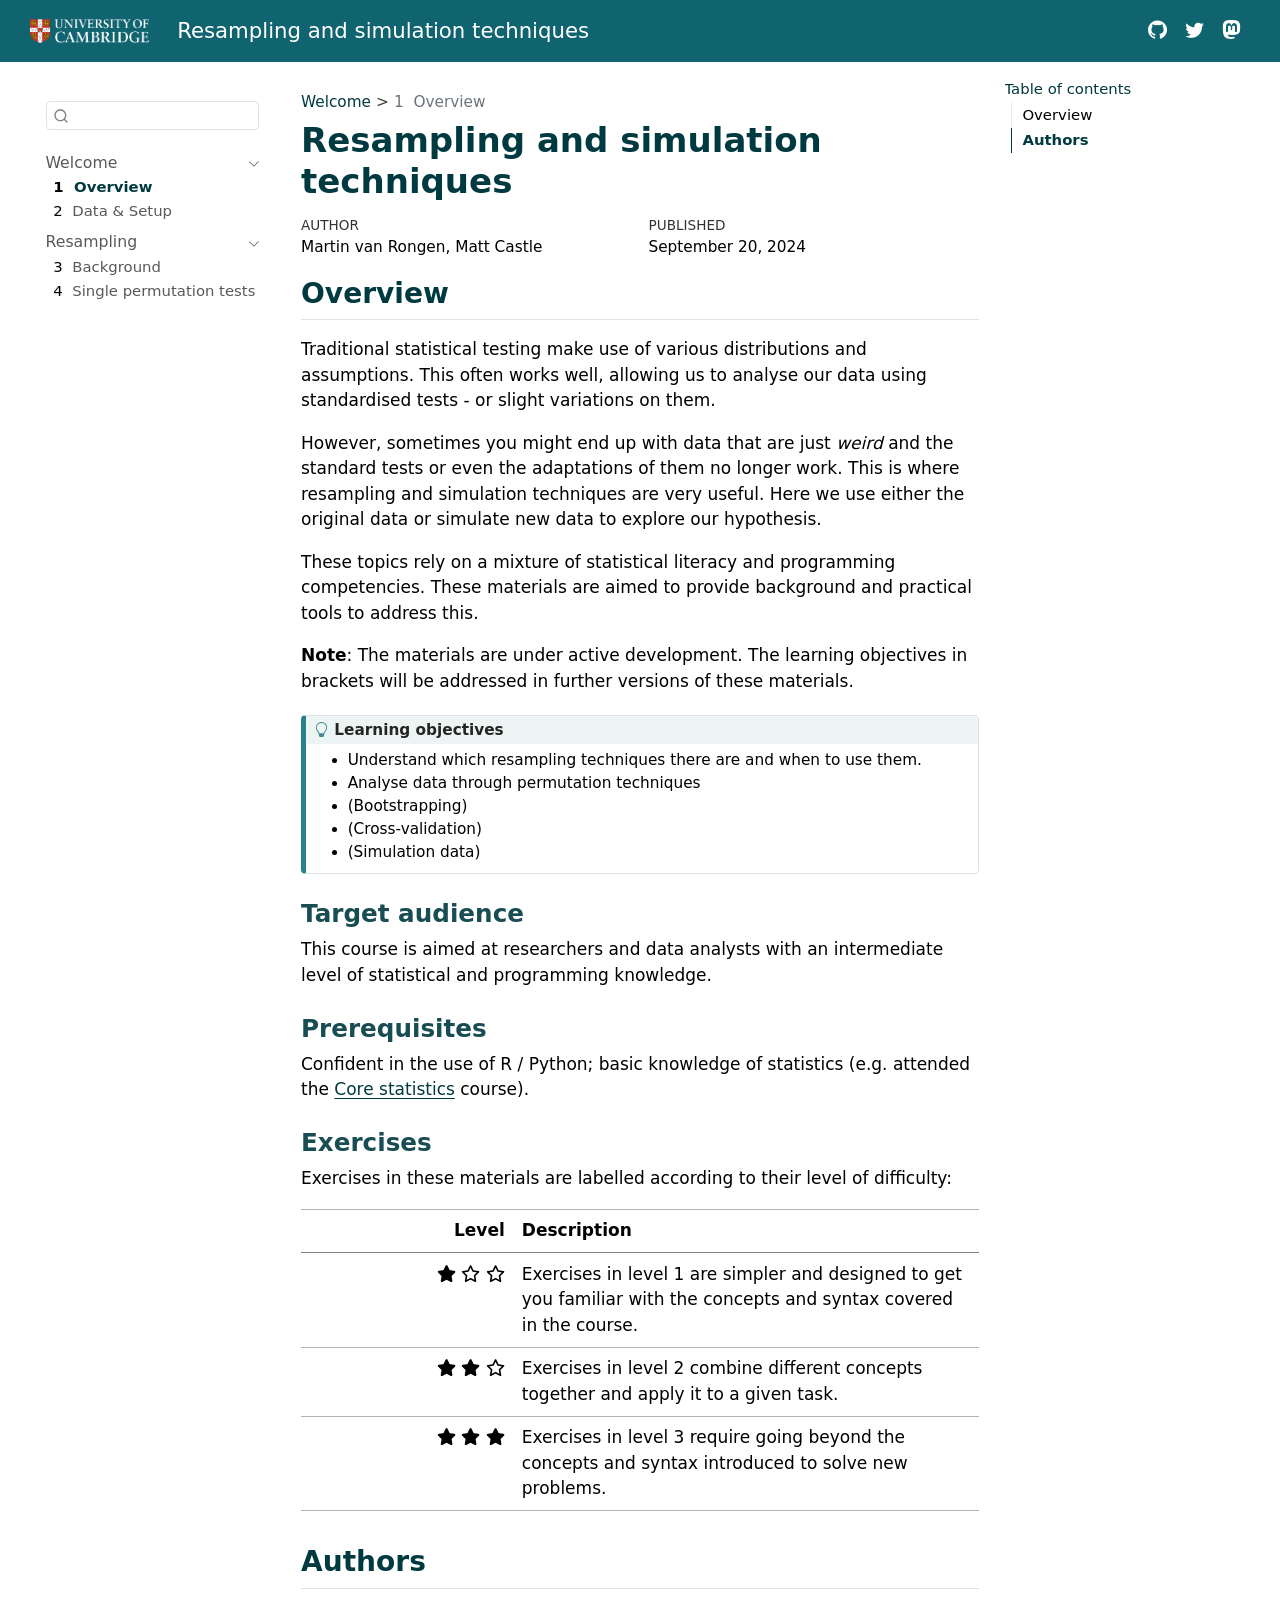
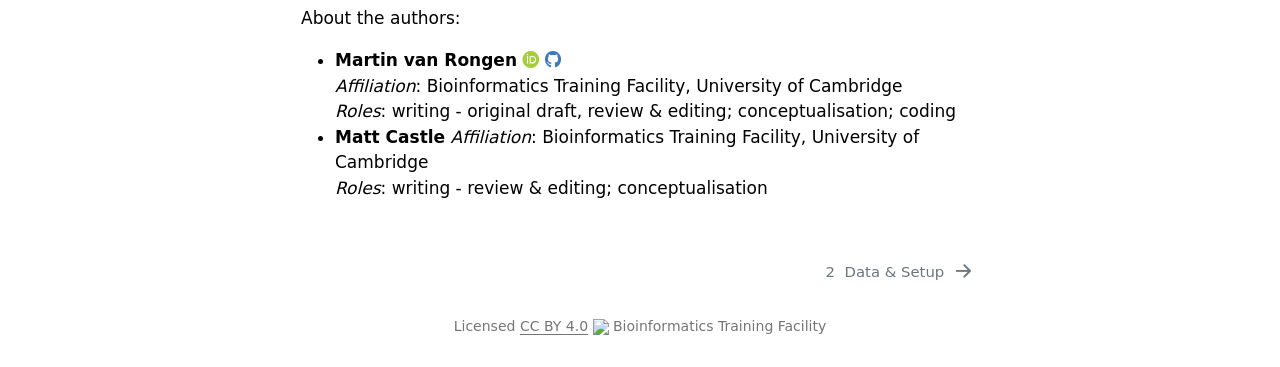
==== commit 6c592845: "Deploying to gh-pages from @ cambiotraining/stats-resampling@c2d57da7ded3fbb8f0836022c59d70ce6f30d2c" ====
--- a/index.html
+++ b/index.html
@@ -2,12 +2,12 @@
 <html xmlns="http://www.w3.org/1999/xhtml" lang="en" xml:lang="en"><head>
 
 <meta charset="utf-8">
-<meta name="generator" content="quarto-1.4.550">
+<meta name="generator" content="quarto-1.5.57">
 
 <meta name="viewport" content="width=device-width, initial-scale=1.0, user-scalable=yes">
 
 <meta name="author" content="Martin van Rongen, Matt Castle">
-<meta name="dcterms.date" content="2024-02-29">
+<meta name="dcterms.date" content="2024-09-20">
 
 <title>Resampling and simulation techniques</title>
 <style>
@@ -88,7 +88,7 @@
     <span class="navbar-title">Resampling and simulation techniques</span>
     </a>
   </div>
-          <button class="navbar-toggler" type="button" data-bs-toggle="collapse" data-bs-target="#navbarCollapse" aria-controls="navbarCollapse" aria-expanded="false" aria-label="Toggle navigation" onclick="if (window.quartoToggleHeadroom) { window.quartoToggleHeadroom(); }">
+          <button class="navbar-toggler" type="button" data-bs-toggle="collapse" data-bs-target="#navbarCollapse" aria-controls="navbarCollapse" role="menu" aria-expanded="false" aria-label="Toggle navigation" onclick="if (window.quartoToggleHeadroom) { window.quartoToggleHeadroom(); }">
   <span class="navbar-toggler-icon"></span>
 </button>
           <div class="collapse navbar-collapse" id="navbarCollapse">
@@ -110,19 +110,19 @@
   </li>  
 </ul>
           </div> <!-- /navcollapse -->
-          <div class="quarto-navbar-tools">
+            <div class="quarto-navbar-tools">
 </div>
       </div> <!-- /container-fluid -->
     </nav>
   <nav class="quarto-secondary-nav">
     <div class="container-fluid d-flex">
-      <button type="button" class="quarto-btn-toggle btn" data-bs-toggle="collapse" data-bs-target=".quarto-sidebar-collapse-item" aria-controls="quarto-sidebar" aria-expanded="false" aria-label="Toggle sidebar navigation" onclick="if (window.quartoToggleHeadroom) { window.quartoToggleHeadroom(); }">
+      <button type="button" class="quarto-btn-toggle btn" data-bs-toggle="collapse" role="button" data-bs-target=".quarto-sidebar-collapse-item" aria-controls="quarto-sidebar" aria-expanded="false" aria-label="Toggle sidebar navigation" onclick="if (window.quartoToggleHeadroom) { window.quartoToggleHeadroom(); }">
         <i class="bi bi-layout-text-sidebar-reverse"></i>
       </button>
         <nav class="quarto-page-breadcrumbs" aria-label="breadcrumb"><ol class="breadcrumb"><li class="breadcrumb-item"><a href="./index.html">Welcome</a></li><li class="breadcrumb-item"><a href="./index.html"><span class="chapter-number">1</span>&nbsp; <span class="chapter-title">Overview</span></a></li></ol></nav>
-        <a class="flex-grow-1" role="button" data-bs-toggle="collapse" data-bs-target=".quarto-sidebar-collapse-item" aria-controls="quarto-sidebar" aria-expanded="false" aria-label="Toggle sidebar navigation" onclick="if (window.quartoToggleHeadroom) { window.quartoToggleHeadroom(); }">      
+        <a class="flex-grow-1" role="navigation" data-bs-toggle="collapse" data-bs-target=".quarto-sidebar-collapse-item" aria-controls="quarto-sidebar" aria-expanded="false" aria-label="Toggle sidebar navigation" onclick="if (window.quartoToggleHeadroom) { window.quartoToggleHeadroom(); }">      
         </a>
-      <button type="button" class="btn quarto-search-button" aria-label="" onclick="window.quartoOpenSearch();">
+      <button type="button" class="btn quarto-search-button" aria-label="Search" onclick="window.quartoOpenSearch();">
         <i class="bi bi-search"></i>
       </button>
     </div>
@@ -141,9 +141,9 @@
     <ul class="list-unstyled mt-1">
         <li class="sidebar-item sidebar-item-section">
       <div class="sidebar-item-container"> 
-            <a class="sidebar-item-text sidebar-link text-start" data-bs-toggle="collapse" data-bs-target="#quarto-sidebar-section-1" aria-expanded="true">
+            <a class="sidebar-item-text sidebar-link text-start" data-bs-toggle="collapse" data-bs-target="#quarto-sidebar-section-1" role="navigation" aria-expanded="true">
  <span class="menu-text">Welcome</span></a>
-          <a class="sidebar-item-toggle text-start" data-bs-toggle="collapse" data-bs-target="#quarto-sidebar-section-1" aria-expanded="true" aria-label="Toggle section">
+          <a class="sidebar-item-toggle text-start" data-bs-toggle="collapse" data-bs-target="#quarto-sidebar-section-1" role="navigation" aria-expanded="true" aria-label="Toggle section">
             <i class="bi bi-chevron-right ms-2"></i>
           </a> 
       </div>
@@ -164,9 +164,9 @@
   </li>
         <li class="sidebar-item sidebar-item-section">
       <div class="sidebar-item-container"> 
-            <a class="sidebar-item-text sidebar-link text-start" data-bs-toggle="collapse" data-bs-target="#quarto-sidebar-section-2" aria-expanded="true">
+            <a class="sidebar-item-text sidebar-link text-start" data-bs-toggle="collapse" data-bs-target="#quarto-sidebar-section-2" role="navigation" aria-expanded="true">
  <span class="menu-text">Resampling</span></a>
-          <a class="sidebar-item-toggle text-start" data-bs-toggle="collapse" data-bs-target="#quarto-sidebar-section-2" aria-expanded="true" aria-label="Toggle section">
+          <a class="sidebar-item-toggle text-start" data-bs-toggle="collapse" data-bs-target="#quarto-sidebar-section-2" role="navigation" aria-expanded="true" aria-label="Toggle section">
             <i class="bi bi-chevron-right ms-2"></i>
           </a> 
       </div>
@@ -227,7 +227,7 @@
     <div>
     <div class="quarto-title-meta-heading">Published</div>
     <div class="quarto-title-meta-contents">
-      <p class="date">February 29, 2024</p>
+      <p class="date">September 20, 2024</p>
     </div>
   </div>
   
@@ -276,7 +276,7 @@
 <section id="exercises" class="level3">
 <h3 class="anchored" data-anchor-id="exercises">Exercises</h3>
 <p>Exercises in these materials are labelled according to their level of difficulty:</p>
-<table class="table">
+<table class="caption-top table">
 <colgroup>
 <col style="width: 31%">
 <col style="width: 68%">
@@ -314,7 +314,7 @@
 <ul>
 <li><strong>Martin van Rongen</strong> <a href="https://orcid.org/0000-0002-1441-367X" target="_blank"><i class="fa-brands fa-orcid" style="color:#a6ce39"></i></a> <a href="https://github.com/mvanrongen" target="_blank"><i class="fa-brands fa-github" style="color:#4078c0"></i></a><br>
 <em>Affiliation</em>: Bioinformatics Training Facility, University of Cambridge<br>
-<em>Roles</em>: writing - review &amp; editing; conceptualisation; coding</li>
+<em>Roles</em>: writing - original draft, review &amp; editing; conceptualisation; coding</li>
 <li><strong>Matt Castle</strong> <em>Affiliation</em>: Bioinformatics Training Facility, University of Cambridge<br>
 <em>Roles</em>: writing - review &amp; editing; conceptualisation</li>
 </ul>
@@ -385,18 +385,7 @@
     }
     return false;
   }
-  const clipboard = new window.ClipboardJS('.code-copy-button', {
-    text: function(trigger) {
-      const codeEl = trigger.previousElementSibling.cloneNode(true);
-      for (const childEl of codeEl.children) {
-        if (isCodeAnnotation(childEl)) {
-          childEl.remove();
-        }
-      }
-      return codeEl.innerText;
-    }
-  });
-  clipboard.on('success', function(e) {
+  const onCopySuccess = function(e) {
     // button target
     const button = e.trigger;
     // don't keep focus
@@ -428,7 +417,47 @@
     }, 1000);
     // clear code selection
     e.clearSelection();
+  }
+  const getTextToCopy = function(trigger) {
+      const codeEl = trigger.previousElementSibling.cloneNode(true);
+      for (const childEl of codeEl.children) {
+        if (isCodeAnnotation(childEl)) {
+          childEl.remove();
+        }
+      }
+      return codeEl.innerText;
+  }
+  const clipboard = new window.ClipboardJS('.code-copy-button:not([data-in-quarto-modal])', {
+    text: getTextToCopy
   });
+  clipboard.on('success', onCopySuccess);
+  if (window.document.getElementById('quarto-embedded-source-code-modal')) {
+    // For code content inside modals, clipBoardJS needs to be initialized with a container option
+    // TODO: Check when it could be a function (https://github.com/zenorocha/clipboard.js/issues/860)
+    const clipboardModal = new window.ClipboardJS('.code-copy-button[data-in-quarto-modal]', {
+      text: getTextToCopy,
+      container: window.document.getElementById('quarto-embedded-source-code-modal')
+    });
+    clipboardModal.on('success', onCopySuccess);
+  }
+    var localhostRegex = new RegExp(/^(?:http|https):\/\/localhost\:?[0-9]*\//);
+    var mailtoRegex = new RegExp(/^mailto:/);
+      var filterRegex = new RegExp('/' + window.location.host + '/');
+    var isInternal = (href) => {
+        return filterRegex.test(href) || localhostRegex.test(href) || mailtoRegex.test(href);
+    }
+    // Inspect non-navigation links and adorn them if external
+ 	var links = window.document.querySelectorAll('a[href]:not(.nav-link):not(.navbar-brand):not(.toc-action):not(.sidebar-link):not(.sidebar-item-toggle):not(.pagination-link):not(.no-external):not([aria-hidden]):not(.dropdown-item):not(.quarto-navigation-tool):not(.about-link)');
+    for (var i=0; i<links.length; i++) {
+      const link = links[i];
+      if (!isInternal(link.href)) {
+        // undo the damage that might have been done by quarto-nav.js in the case of
+        // links that we want to consider external
+        if (link.dataset.originalHref !== undefined) {
+          link.href = link.dataset.originalHref;
+        }
+      }
+    }
   function tippyHover(el, contentFn, onTriggerFn, onUntriggerFn) {
     const config = {
       allowHTML: true,
@@ -463,7 +492,11 @@
       try { href = new URL(href).hash; } catch {}
       const id = href.replace(/^#\/?/, "");
       const note = window.document.getElementById(id);
-      return note.innerHTML;
+      if (note) {
+        return note.innerHTML;
+      } else {
+        return "";
+      }
     });
   }
   const xrefs = window.document.querySelectorAll('a.quarto-xref');
--- a/site_libs/quarto-html/quarto-syntax-highlighting.css
+++ b/site_libs/quarto-html/quarto-syntax-highlighting.css
@@ -0,0 +1,205 @@
+/* quarto syntax highlight colors */
+:root {
+  --quarto-hl-ot-color: #003B4F;
+  --quarto-hl-at-color: #657422;
+  --quarto-hl-ss-color: #20794D;
+  --quarto-hl-an-color: #5E5E5E;
+  --quarto-hl-fu-color: #4758AB;
+  --quarto-hl-st-color: #20794D;
+  --quarto-hl-cf-color: #003B4F;
+  --quarto-hl-op-color: #5E5E5E;
+  --quarto-hl-er-color: #AD0000;
+  --quarto-hl-bn-color: #AD0000;
+  --quarto-hl-al-color: #AD0000;
+  --quarto-hl-va-color: #111111;
+  --quarto-hl-bu-color: inherit;
+  --quarto-hl-ex-color: inherit;
+  --quarto-hl-pp-color: #AD0000;
+  --quarto-hl-in-color: #5E5E5E;
+  --quarto-hl-vs-color: #20794D;
+  --quarto-hl-wa-color: #5E5E5E;
+  --quarto-hl-do-color: #5E5E5E;
+  --quarto-hl-im-color: #00769E;
+  --quarto-hl-ch-color: #20794D;
+  --quarto-hl-dt-color: #AD0000;
+  --quarto-hl-fl-color: #AD0000;
+  --quarto-hl-co-color: #5E5E5E;
+  --quarto-hl-cv-color: #5E5E5E;
+  --quarto-hl-cn-color: #8f5902;
+  --quarto-hl-sc-color: #5E5E5E;
+  --quarto-hl-dv-color: #AD0000;
+  --quarto-hl-kw-color: #003B4F;
+}
+
+/* other quarto variables */
+:root {
+  --quarto-font-monospace: SFMono-Regular, Menlo, Monaco, Consolas, "Liberation Mono", "Courier New", monospace;
+}
+
+pre > code.sourceCode > span {
+  color: #003B4F;
+}
+
+code span {
+  color: #003B4F;
+}
+
+code.sourceCode > span {
+  color: #003B4F;
+}
+
+div.sourceCode,
+div.sourceCode pre.sourceCode {
+  color: #003B4F;
+}
+
+code span.ot {
+  color: #003B4F;
+  font-style: inherit;
+}
+
+code span.at {
+  color: #657422;
+  font-style: inherit;
+}
+
+code span.ss {
+  color: #20794D;
+  font-style: inherit;
+}
+
+code span.an {
+  color: #5E5E5E;
+  font-style: inherit;
+}
+
+code span.fu {
+  color: #4758AB;
+  font-style: inherit;
+}
+
+code span.st {
+  color: #20794D;
+  font-style: inherit;
+}
+
+code span.cf {
+  color: #003B4F;
+  font-weight: bold;
+  font-style: inherit;
+}
+
+code span.op {
+  color: #5E5E5E;
+  font-style: inherit;
+}
+
+code span.er {
+  color: #AD0000;
+  font-style: inherit;
+}
+
+code span.bn {
+  color: #AD0000;
+  font-style: inherit;
+}
+
+code span.al {
+  color: #AD0000;
+  font-style: inherit;
+}
+
+code span.va {
+  color: #111111;
+  font-style: inherit;
+}
+
+code span.bu {
+  font-style: inherit;
+}
+
+code span.ex {
+  font-style: inherit;
+}
+
+code span.pp {
+  color: #AD0000;
+  font-style: inherit;
+}
+
+code span.in {
+  color: #5E5E5E;
+  font-style: inherit;
+}
+
+code span.vs {
+  color: #20794D;
+  font-style: inherit;
+}
+
+code span.wa {
+  color: #5E5E5E;
+  font-style: italic;
+}
+
+code span.do {
+  color: #5E5E5E;
+  font-style: italic;
+}
+
+code span.im {
+  color: #00769E;
+  font-style: inherit;
+}
+
+code span.ch {
+  color: #20794D;
+  font-style: inherit;
+}
+
+code span.dt {
+  color: #AD0000;
+  font-style: inherit;
+}
+
+code span.fl {
+  color: #AD0000;
+  font-style: inherit;
+}
+
+code span.co {
+  color: #5E5E5E;
+  font-style: inherit;
+}
+
+code span.cv {
+  color: #5E5E5E;
+  font-style: italic;
+}
+
+code span.cn {
+  color: #8f5902;
+  font-style: inherit;
+}
+
+code span.sc {
+  color: #5E5E5E;
+  font-style: inherit;
+}
+
+code span.dv {
+  color: #AD0000;
+  font-style: inherit;
+}
+
+code span.kw {
+  color: #003B4F;
+  font-weight: bold;
+  font-style: inherit;
+}
+
+.prevent-inlining {
+  content: "</";
+}
+
+/*# sourceMappingURL=debc5d5d77c3f9108843748ff7464032.css.map */
